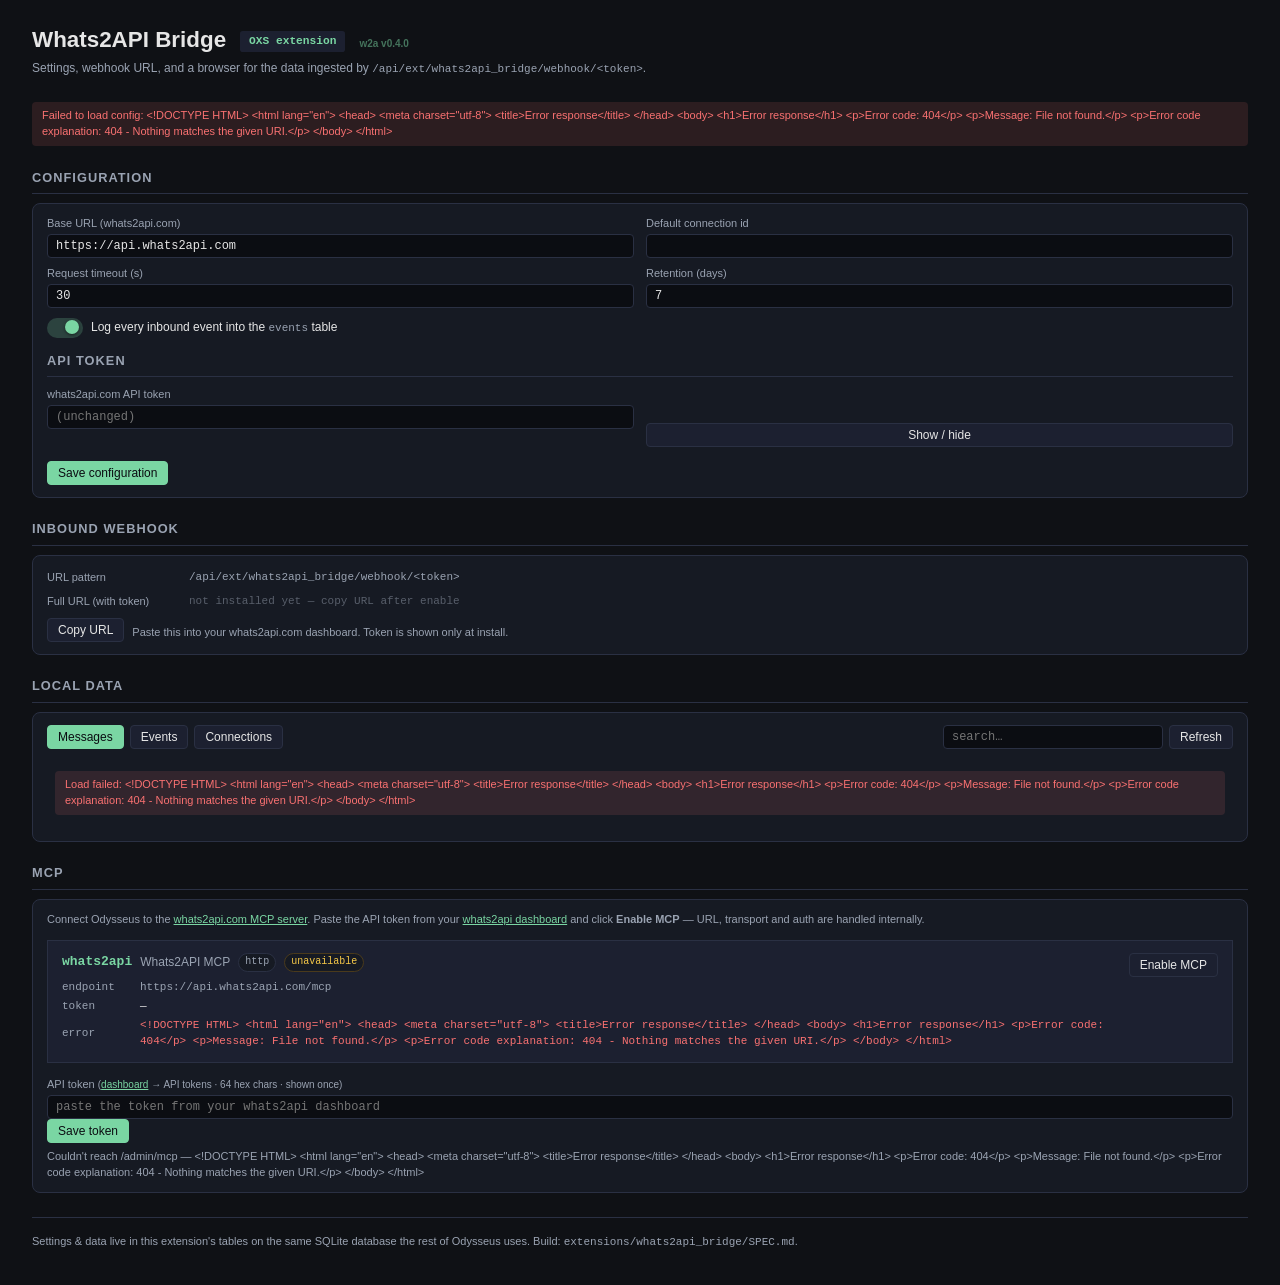
==== extensions/whats2api_bridge/ui/index.html @ 1a39bb0c "feat(oxs): bundle Whats2API Bridge extension + supporting OXS plumbing Adds the bundled whats2api_br" ====
<!doctype html>
<html lang="en">
<head>
  <meta charset="utf-8" />
  <meta name="viewport" content="width=device-width, initial-scale=1" />
  <meta http-equiv="Cache-Control" content="no-store, no-cache, must-revalidate" />
  <meta http-equiv="Pragma" content="no-cache" />
  <meta http-equiv="Expires" content="0" />
  <title>Whats2API Bridge</title>
  <style>
    :root {
      --bg: #0f1115;
      --panel: #161a23;
      --panel-2: #1c2030;
      --border: #2a3043;
      --fg: #e6e6e6;
      --fg-dim: #9aa3b2;
      --accent: #7ad6a3;
      --accent-2: #f7c948;
      --danger: #f97171;
      --code-bg: #0b0d12;
      --mono: ui-monospace, SFMono-Regular, Menlo, Consolas, monospace;
    }
    * { box-sizing: border-box; }

    /* App-consistent scrollbar (webkit + Firefox). */
    *, html, body {
      scrollbar-width: thin;
      scrollbar-color: #3a4258 transparent;
    }
    *::-webkit-scrollbar { width: 10px; height: 10px; }
    *::-webkit-scrollbar-track { background: transparent; }
    *::-webkit-scrollbar-thumb {
      background: #2a3043;
      border-radius: 6px;
      border: 2px solid transparent;
      background-clip: padding-box;
    }
    *::-webkit-scrollbar-thumb:hover { background: #3a4258; background-clip: padding-box; border: 2px solid transparent; }
    *::-webkit-scrollbar-corner { background: transparent; }

    body {
      margin: 0;
      padding: 1.5rem 2rem;
      font-family: -apple-system, BlinkMacSystemFont, "Segoe UI", sans-serif;
      background: var(--bg);
      color: var(--fg);
      line-height: 1.45;
      font-size: 13px;
    }
    h1 { margin: 0 0 .25rem 0; font-size: 1.4rem; }
    h1 .badge {
      display: inline-block;
      margin-left: .5rem;
      padding: .15rem .55rem;
      border-radius: .25em;
      background: var(--panel-2);
      color: var(--accent);
      font-family: var(--mono);
      font-size: .7rem;
      vertical-align: middle;
    }
    h2 {
      margin: 1.4rem 0 .6rem 0;
      font-size: .8rem;
      text-transform: uppercase;
      letter-spacing: .08em;
      color: var(--fg-dim);
      border-bottom: 1px solid var(--border);
      padding-bottom: .35rem;
    }
    .subtitle { color: var(--fg-dim); margin: 0 0 1.5rem 0; font-size: 12px; }
    .grid {
      display: grid;
      grid-template-columns: 1fr 1fr;
      gap: 1rem;
    }
    @media (max-width: 720px) { .grid { grid-template-columns: 1fr; } }
    section { background: var(--panel); border: 1px solid var(--border); border-radius: 8px; padding: 12px 14px; }
    .kv { display: grid; grid-template-columns: 130px 1fr; gap: 4px 12px; margin: 0; }
    .kv dt { color: var(--fg-dim); font-size: 11px; padding: 2px 0; }
    .kv dd { margin: 0; font-family: var(--mono); font-size: 11px; padding: 2px 0; word-break: break-all; }
    .kv dd.ok { color: var(--accent); }
    .kv dd.warn { color: var(--accent-2); }
    .kv dd.error { color: var(--danger); }
    .placeholder { color: var(--fg-dim); opacity: 0.5; }
    .hint { font-size: 11px; color: var(--fg-dim); margin-top: 6px; }
    .events-table { width: 100%; border-collapse: collapse; font-size: 11px; }
    .events-table th, .events-table td {
      padding: 4px 6px; text-align: left;
      border-bottom: 1px solid var(--border);
    }
    .events-table th { color: var(--fg-dim); font-weight: 500; }
    .events-table tr.empty td { text-align: center; color: var(--fg-dim); padding: 10px; }
    pre {
      background: var(--code-bg);
      padding: 8px 10px; border-radius: 4px; overflow-x: auto;
      font-family: var(--mono); font-size: 11px; color: var(--fg-dim);
    }
    .row { display: flex; align-items: center; gap: 8px; }
    button {
      background: var(--panel-2);
      color: var(--fg);
      border: 1px solid var(--border);
      border-radius: 4px;
      padding: 4px 10px;
      font-size: 12px;
      cursor: pointer;
    }
    button:hover { background: #232838; }
    button.primary { background: var(--accent); color: #0b0d12; border-color: var(--accent); }
    button.primary:hover { background: #8de2b3; }
    button.danger { color: var(--danger); }
    input[type="text"], input[type="number"], input[type="password"] {
      background: var(--code-bg);
      color: var(--fg);
      border: 1px solid var(--border);
      border-radius: 4px;
      padding: 4px 8px;
      font-family: var(--mono);
      font-size: 12px;
      width: 100%;
    }
    input:focus { outline: 1px solid var(--accent); border-color: var(--accent); }
    label { display: flex; flex-direction: column; gap: 2px; font-size: 11px; color: var(--fg-dim); }
    label.inline { flex-direction: row; align-items: center; gap: 6px; }
    .field-grid { display: grid; grid-template-columns: 1fr 1fr; gap: 8px 12px; }
    .badge-warn { color: var(--accent-2); }
    .footer { color: var(--fg-dim); font-size: 11px; margin-top: 1.5rem; padding-top: 1rem; border-top: 1px solid var(--border); }
    code { font-family: var(--mono); font-size: 11px; color: var(--fg-dim); }
    .msg { padding: 6px 10px; border-radius: 4px; font-size: 11px; margin: 6px 0; display: none; }
    .msg.ok { background: rgba(122,214,163,0.12); color: var(--accent); display: block; }
    .msg.err { background: rgba(249,113,113,0.12); color: var(--danger); display: block; }
    .toolbar { display: flex; gap: 6px; align-items: center; margin-bottom: 8px; flex-wrap: wrap; }
    .toolbar .grow { flex: 1; }
    .data-row { border-bottom: 1px solid var(--border); padding: 6px 0; font-size: 11px; }
    .data-row:last-child { border-bottom: 0; }
    .data-row .meta { display: flex; gap: 8px; align-items: center; flex-wrap: wrap; color: var(--fg-dim); }
    .data-row .actions { display: flex; gap: 4px; }
    .data-row .text { margin: 4px 0; word-break: break-word; }
    .data-row pre { margin: 4px 0 0; }
    .badge-ok { color: var(--accent); }
    .badge-warn { color: var(--accent-2); }
    .badge-off { color: var(--fg-dim); }
    .conn-name { color: var(--fg); font-weight: 500; }
    .ts { font-family: var(--mono); font-size: 10px; opacity: 0.7; }

    /* ── Custom toggle (replaces native browser checkbox) ──────── */
    .toggle {
      display: inline-flex !important;
      flex-direction: row !important;
      align-items: center;
      gap: 8px;
      cursor: pointer;
      user-select: none;
      color: var(--fg);
      font-size: 12px;
    }
    .toggle input[type="checkbox"] {
      position: absolute !important;
      opacity: 0 !important;
      width: 0 !important;
      height: 0 !important;
      pointer-events: none;
      margin: 0;
    }
    .toggle .track {
      position: relative;
      display: inline-block;
      width: 36px;
      height: 20px;
      background: var(--panel-2);
      border: 1px solid var(--border-strong);
      border-radius: 999px;
      transition: background .15s ease, border-color .15s ease;
      flex: 0 0 auto;
      vertical-align: middle;
    }
    .toggle .track::after {
      content: "";
      position: absolute;
      top: 2px; left: 2px;
      width: 14px; height: 14px;
      background: var(--fg-dim);
      border-radius: 50%;
      transition: transform .18s ease, background .15s ease;
      box-shadow: 0 1px 3px rgba(0,0,0,.5);
    }
    .toggle input[type="checkbox"]:checked + .track {
      background: rgba(122, 214, 163, .22);
      border-color: var(--accent);
    }
    .toggle input[type="checkbox"]:checked + .track::after {
      transform: translateX(16px);
      background: var(--accent);
    }
    .toggle input[type="checkbox"]:focus-visible + .track {
      box-shadow: 0 0 0 2px rgba(122, 214, 163, .35);
    }

    /* ── Integrations card ─────────────────────────────────── */
    .intg-card {
      display: grid;
      grid-template-columns: 1fr auto;
      gap: 4px 8px;
      padding: 8px 10px;
      border: 1px solid var(--border);
      border-radius: 6px;
      background: var(--panel-2);
      margin-bottom: 6px;
      align-items: center;
    }
    .intg-card .intg-main { min-width: 0; }
    .intg-card .intg-title {
      font-weight: 600; font-size: 12px;
      display: flex; align-items: center; gap: 6px; flex-wrap: wrap;
    }
    .intg-card .intg-desc { color: var(--fg-dim); font-size: 11px; }
    .intg-card .intg-meta {
      grid-column: 1 / -1;
      color: var(--fg-faint, var(--fg-dim));
      font-family: var(--mono);
      font-size: 10px;
      word-break: break-all;
    }
    .intg-card .intg-actions {
      grid-column: 2 / 3;
      grid-row: 1 / 2;
      display: inline-flex;
      gap: 4px;
      align-items: center;
    }
    .intg-row { display: flex; gap: 8px; align-items: center; }
    .intg-empty {
      padding: 12px;
      text-align: center;
      color: var(--fg-dim);
      font-style: italic;
      border: 1px dashed var(--border);
      border-radius: 4px;
    }
    .intg-pill {
      display: inline-block;
      padding: 1px 6px;
      border-radius: 999px;
      font-size: 10px;
      font-family: var(--mono);
      background: var(--panel);
      border: 1px solid var(--border);
      color: var(--fg-dim);
    }
    .intg-pill.on  { color: var(--accent); border-color: #2c4a36; }

    /* ── MCP integration card (single whats2api integration) ────── */
    .mcp-card {
      background: var(--panel-2);
      border: 1px solid var(--border);
      border-radius: var(--radius);
      padding: 12px 14px;
    }
    .mcp-row {
      display: flex;
      align-items: flex-start;
      gap: 12px;
    }
    .mcp-info { flex: 1 1 auto; min-width: 0; }
    .mcp-actions { flex: 0 0 auto; display: flex; align-items: flex-start; gap: 6px; }
    .mcp-name {
      display: flex;
      align-items: center;
      gap: 8px;
      flex-wrap: wrap;
      margin-bottom: 8px;
    }
    .mcp-name .mcp-id {
      color: var(--accent);
      background: transparent;
      border: 0;
      padding: 0;
      font-family: var(--mono);
      font-size: 13px;
      font-weight: 600;
    }
    .mcp-name .mcp-name-text {
      color: var(--fg-dim);
      font-size: 12px;
    }
    .mcp-kind { color: var(--fg-dim); }
    .mcp-meta {
      display: flex;
      flex-direction: column;
      gap: 3px;
      font-family: var(--mono);
      font-size: 11px;
      color: var(--fg-dim);
    }
    .mcp-meta-row { display: flex; gap: 8px; align-items: center; }
    .mcp-meta-key {
      display: inline-block;
      width: 70px;
      flex-shrink: 0;
      color: var(--fg-faint);
      text-transform: lowercase;
    }
    .mcp-meta-val { color: var(--fg); word-break: break-all; }
    .mcp-meta-val.err { color: var(--danger); }
    .intg-pill.enabled-on  { color: var(--accent); border-color: #2c4a36; }
    .intg-pill.enabled-off { color: var(--accent-2); border-color: #4a3a1c; }
    .intg-pill.off { color: var(--accent-2); border-color: #4a3a1c; }
    .hint-baseline { font-size: 10px; color: var(--fg-dim); }
  </style>
</head>
<body>

  <h1>Whats2API Bridge <span class="badge">OXS extension</span> <span class="hint-baseline" style="margin-left:8px;opacity:0.5;color: var(--accent);">w2a v0.4.0</span></h1>
  <p class="subtitle">
    Settings, webhook URL, and a browser for the data ingested by
    <code>/api/ext/whats2api_bridge/webhook/&lt;token&gt;</code>.
  </p>

  <div id="msg" class="msg"></div>

  <!-- ── Configuration ───────────────────────────────────────────────── -->
  <h2>Configuration</h2>
  <section>
    <div class="field-grid">
      <label>Base URL (whats2api.com)
        <input id="cfg-base_url" type="text" value="https://api.whats2api.com" />
      </label>
      <label>Default connection id
        <input id="cfg-default_connection_id" type="text" value="" />
      </label>
      <label>Request timeout (s)
        <input id="cfg-request_timeout_seconds" type="number" min="5" max="600" value="30" />
      </label>
      <label>Retention (days)
        <input id="cfg-retention_days" type="number" min="1" max="365" value="7" />
      </label>
    </div>
    <div class="row" style="margin-top:10px;">
      <label class="toggle">
        <input id="cfg-log_inbound_events" type="checkbox" />
        <span class="track"></span>
        <span>Log every inbound event into the <code>events</code> table</span>
      </label>
    </div>
    <h2 style="margin-top:14px;">API token</h2>
    <div class="field-grid">
      <label>whats2api.com API token
        <input id="cfg-api_token" type="password" placeholder="(unchanged)" autocomplete="off" />
      </label>
      <label>&nbsp;
        <button id="cfg-show-token" type="button" style="margin-top:18px;">Show / hide</button>
      </label>
    </div>
    <div class="row" style="margin-top:14px;">
      <button id="cfg-save" class="primary">Save configuration</button>
      <span id="cfg-status" class="hint" style="margin-left:6px;"></span>
    </div>
  </section>

  <!-- ── Webhook ─────────────────────────────────────────────────────── -->
  <h2>Inbound webhook</h2>
  <section>
    <dl class="kv" id="webhook-info">
      <dt>URL pattern</dt><dd><code>/api/ext/whats2api_bridge/webhook/&lt;token&gt;</code></dd>
      <dt>Full URL (with token)</dt><dd class="placeholder dim">not installed yet — copy URL after enable</dd>
    </dl>
    <div class="row" style="margin-top:6px;">
      <button id="copy-webhook">Copy URL</button>
      <span class="hint">Paste this into your whats2api.com dashboard. Token is shown only at install.</span>
    </div>
  </section>

  <!-- ── Data browser ───────────────────────────────────────────────── -->
  <h2>Local data</h2>
  <section>
    <div class="toolbar">
      <button class="tab-btn primary" data-tab="messages">Messages</button>
      <button class="tab-btn" data-tab="events">Events</button>
      <button class="tab-btn" data-tab="connections">Connections</button>
      <span class="grow"></span>
      <input id="browse-q" type="text" placeholder="search…" style="max-width:220px;" />
      <button id="browse-refresh">Refresh</button>
    </div>
    <div id="browse-list" class="hint" style="padding:8px;">loading…</div>
    <div id="browse-pager" class="row" style="margin-top:8px;display:none;">
      <span class="hint" id="browse-count"></span>
      <span class="grow"></span>
      <button id="browse-prev">Prev</button>
      <button id="browse-next">Next</button>
    </div>
  </section>

  <!-- ── MCP ──────────────────────────────────────────────── -->
  <h2>MCP</h2>
  <section id="mcp-section">
    <p class="hint" style="margin: 0 0 12px 0;">
      Connect Odysseus to the
      <a href="https://api.whats2api.com/mcp" target="_blank" rel="noopener" style="color: var(--accent);">whats2api.com MCP server</a>.
      Paste the API token from your
      <a href="https://whats2api.com/dashboard" target="_blank" rel="noopener" style="color: var(--accent);">whats2api dashboard</a>
      and click <strong>Enable MCP</strong> — URL, transport and auth are handled internally.
    </p>

    <div id="mcp-card" class="mcp-card">
      <div class="mcp-row">
        <div class="mcp-info">
          <div class="mcp-name">
            <code class="mcp-id">whats2api</code>
            <span class="mcp-name-text">Whats2API MCP</span>
            <span class="intg-pill mcp-kind">http</span>
            <span class="intg-pill" id="mcp-pill-enabled">disabled</span>
            <span class="intg-pill mcp-tools-pill" id="mcp-pill-tools" style="display:none;">0 tools</span>
            <span class="intg-pill mcp-conn-pill" id="mcp-pill-conn" style="display:none;"></span>
          </div>
          <div class="mcp-meta">
            <span class="mcp-meta-row">
              <span class="mcp-meta-key">endpoint</span>
              <code>https://api.whats2api.com/mcp</code>
            </span>
            <span class="mcp-meta-row">
              <span class="mcp-meta-key">token</span>
              <span id="mcp-meta-token" class="mcp-meta-val">not configured</span>
            </span>
            <span class="mcp-meta-row" id="mcp-meta-error-row" style="display:none;">
              <span class="mcp-meta-key">error</span>
              <span id="mcp-meta-error" class="mcp-meta-val err"></span>
            </span>
          </div>
        </div>
        <div class="mcp-actions">
          <button type="button" class="btn" id="mcp-toggle" disabled>Enable MCP</button>
        </div>
      </div>
    </div>

    <div class="mcp-fields" id="mcp-fields" style="margin-top:14px;">
      <label class="field">
        <span class="label">API token <span class="hint-baseline">(<a href="https://whats2api.com/dashboard" target="_blank" rel="noopener" style="color: var(--accent);">dashboard</a> → API tokens · 64 hex chars · shown once)</span></span>
        <div class="row-inline">
          <input id="mcp-token-input" type="password" autocomplete="off"
                 placeholder="paste the token from your whats2api dashboard" />
          <button class="btn primary" type="button" id="mcp-save">Save token</button>
        </div>
      </label>
      <span id="mcp-status" class="hint" style="display:block;margin-top:6px;"></span>
    </div>
  </section>

  <p class="footer">
    Settings &amp; data live in this extension's tables on the same SQLite
    database the rest of Odysseus uses. Build:
    <code>extensions/whats2api_bridge/SPEC.md</code>.
  </p>

  <script src="script.js"></script>
</body>
</html>
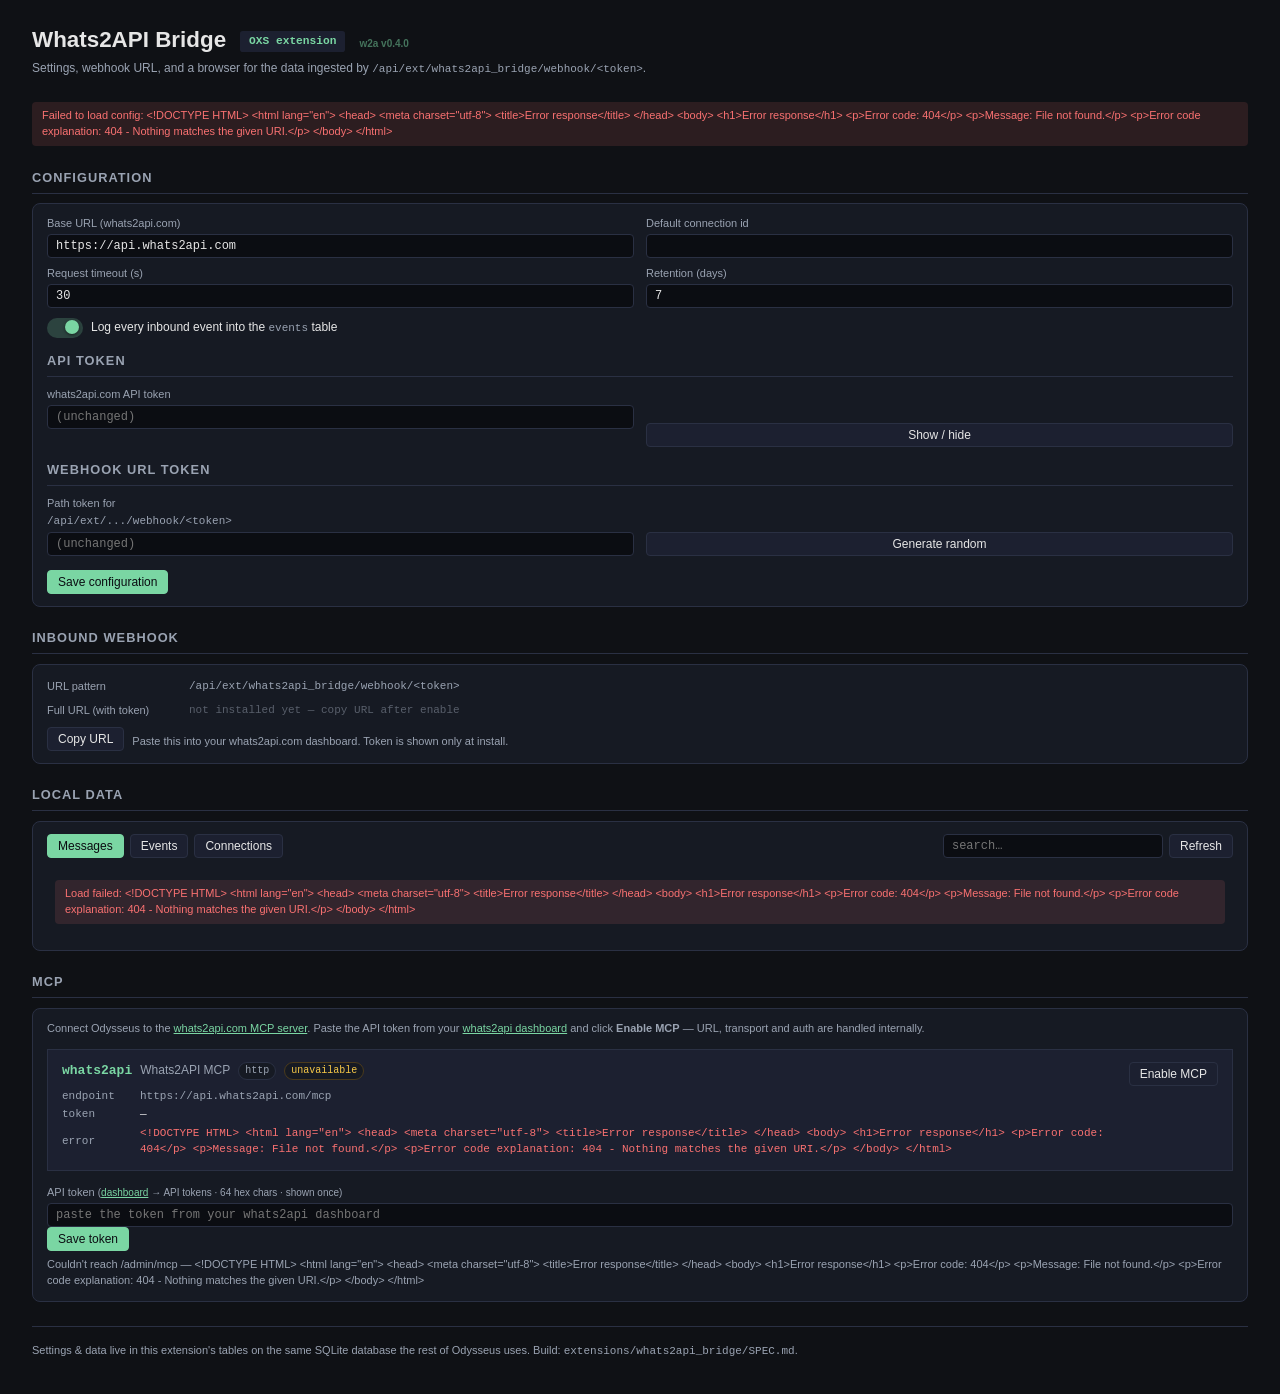
==== commit 34d03cca: "feat(oxs): user-defined webhook URL token Operator can now set the <token> path segment in /api/ext/" ====
--- a/extensions/whats2api_bridge/ui/index.html
+++ b/extensions/whats2api_bridge/ui/index.html
@@ -351,6 +351,15 @@
       </label>
       <label>&nbsp;
         <button id="cfg-show-token" type="button" style="margin-top:18px;">Show / hide</button>
+      </label>
+    </div>
+    <h2 style="margin-top:14px;">Webhook URL token</h2>
+    <div class="field-grid">
+      <label>Path token for <code>/api/ext/.../webhook/&lt;token&gt;</code>
+        <input id="cfg-webhook_url_token" type="text" placeholder="(unchanged)" autocomplete="off" />
+      </label>
+      <label>&nbsp;
+        <button id="cfg-rotate-url-token" type="button" style="margin-top:18px;">Generate random</button>
       </label>
     </div>
     <div class="row" style="margin-top:14px;">
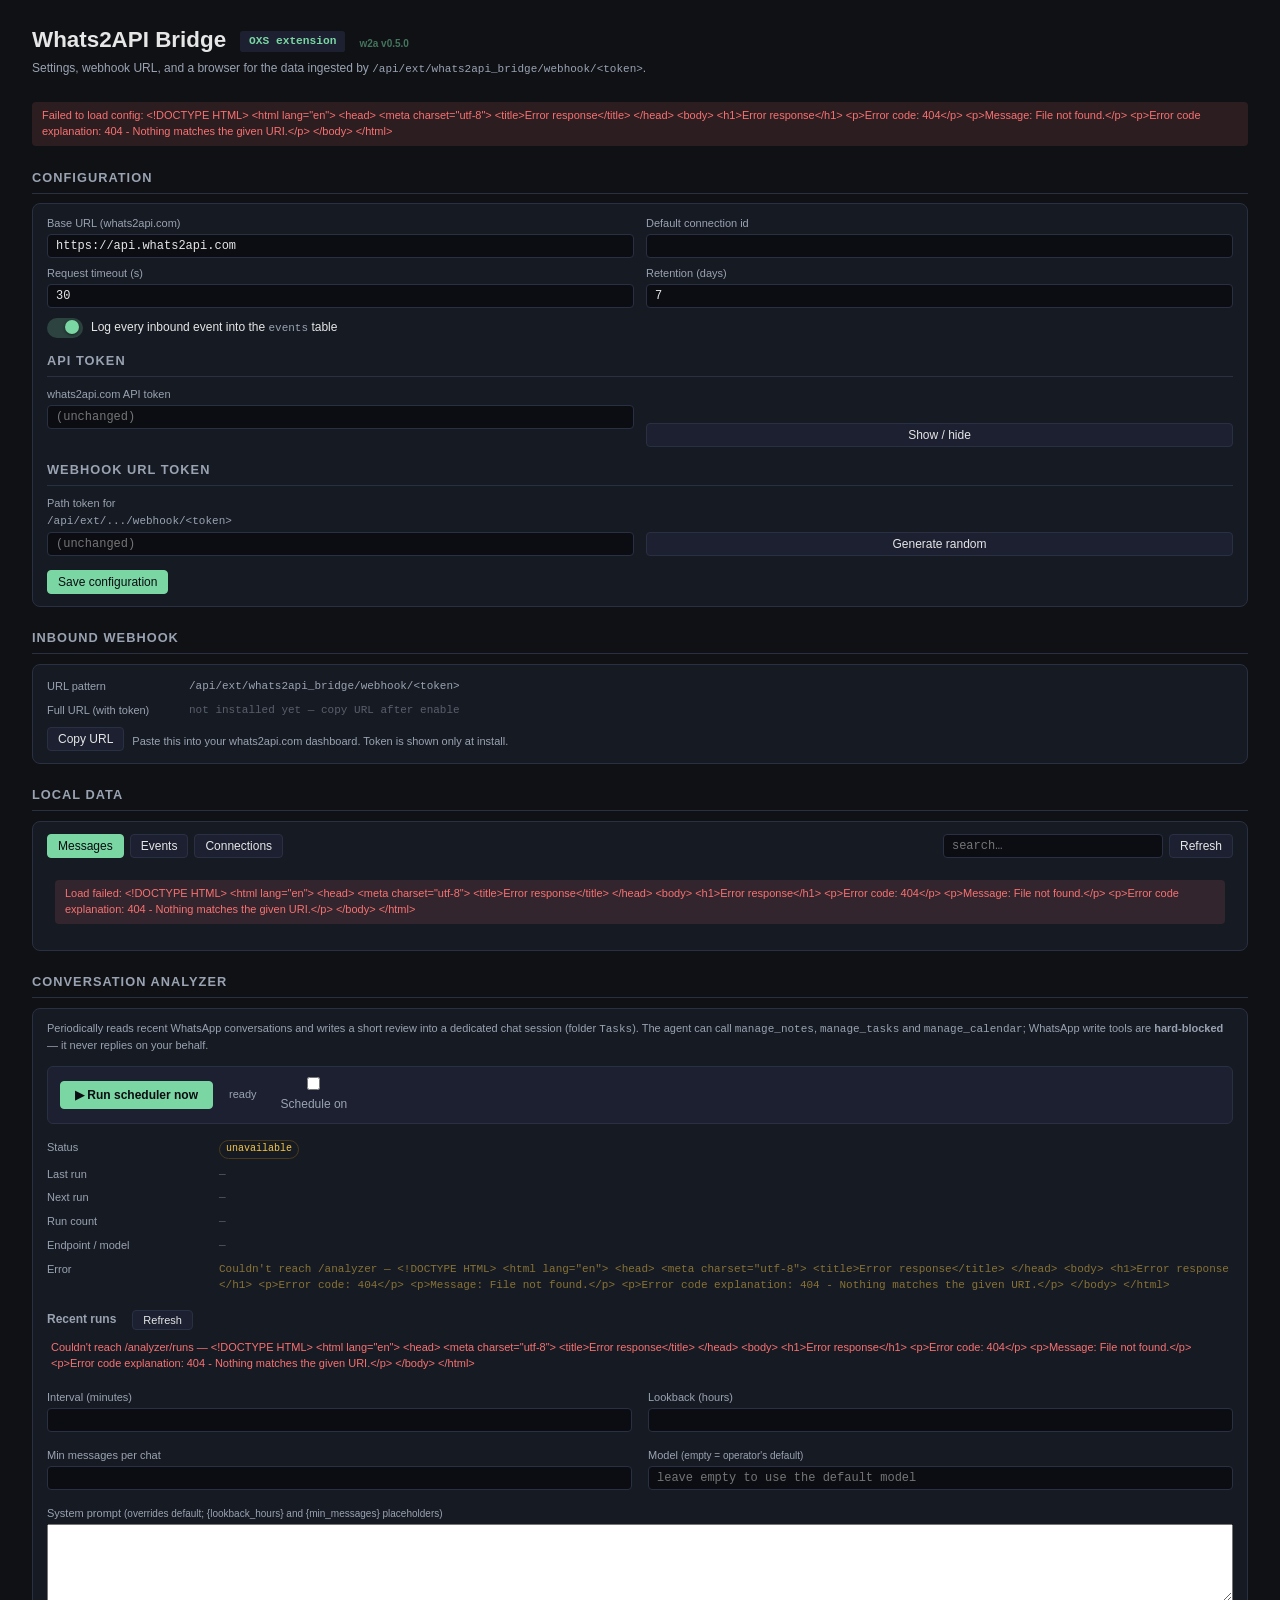
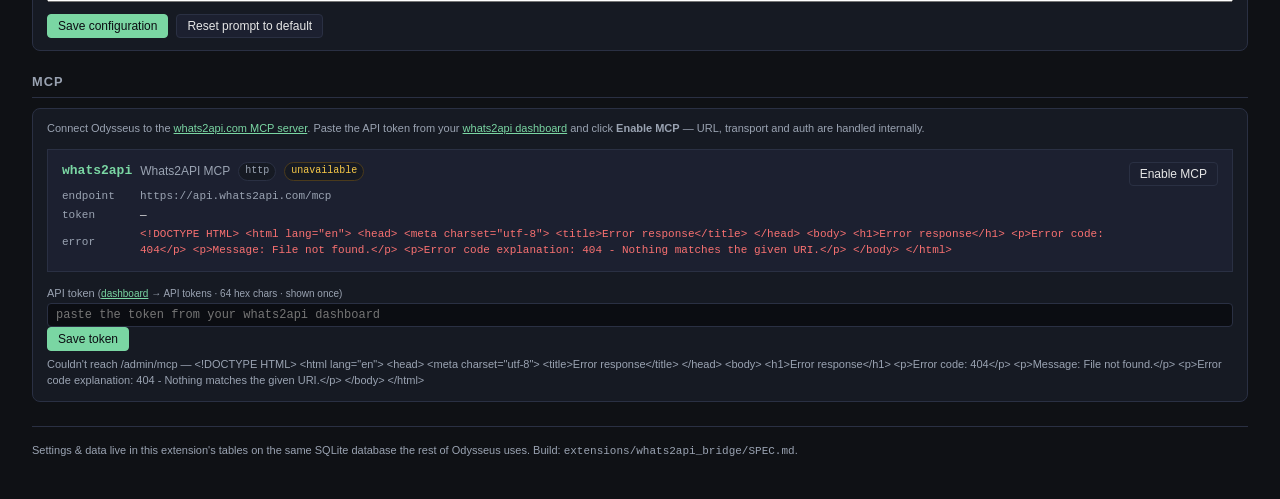
==== commit 7099df89: "fix(oxs): run whats2api Conversation Analyzer end-to-end Five chained bugs, each masking the next:  " ====
--- a/extensions/whats2api_bridge/ui/index.html
+++ b/extensions/whats2api_bridge/ui/index.html
@@ -312,7 +312,7 @@
 </head>
 <body>
 
-  <h1>Whats2API Bridge <span class="badge">OXS extension</span> <span class="hint-baseline" style="margin-left:8px;opacity:0.5;color: var(--accent);">w2a v0.4.0</span></h1>
+  <h1>Whats2API Bridge <span class="badge">OXS extension</span> <span class="hint-baseline" style="margin-left:8px;opacity:0.5;color: var(--accent);">w2a v0.5.0</span></h1>
   <p class="subtitle">
     Settings, webhook URL, and a browser for the data ingested by
     <code>/api/ext/whats2api_bridge/webhook/&lt;token&gt;</code>.
@@ -398,6 +398,102 @@
       <span class="grow"></span>
       <button id="browse-prev">Prev</button>
       <button id="browse-next">Next</button>
+    </div>
+  </section>
+
+  <!-- ── Conversation Analyzer ──────────────────────────────── -->
+  <h2>Conversation Analyzer</h2>
+  <section id="analyzer-section">
+    <p class="hint" style="margin: 0 0 12px 0;">
+      Periodically reads recent WhatsApp conversations and writes a
+      short review into a dedicated chat session (folder <code>Tasks</code>).
+      The agent can call <code>manage_notes</code>, <code>manage_tasks</code> and
+      <code>manage_calendar</code>; WhatsApp write tools are <strong>hard-blocked</strong> —
+      it never replies on your behalf.
+    </p>
+
+    <!-- ── Manual trigger bar (top of section, prominent) ────────────── -->
+    <!-- Operators reach for this most often while testing — keep it
+         visible, always enabled (even when the schedule is paused). The
+         endpoint checks `analyzer_enabled` server-side and surfaces a
+         clear message if the schedule is off. -->
+    <div class="row" id="analyzer-trigger-bar"
+         style="margin: 8px 0 14px 0; padding: 10px 12px; background: var(--panel-2); border: 1px solid var(--border); border-radius: 6px; align-items: center;">
+      <button id="analyzer-run-now" class="primary"
+              title="Execute the analyzer right now (regardless of schedule). Output appears in the Tasks folder as a chat session."
+              style="padding: 6px 14px; font-weight: 600;">▶ Run scheduler now</button>
+      <span id="analyzer-status" class="hint" style="margin: 0 8px;">ready</span>
+      <span class="grow"></span>
+      <label style="display:flex; align-items:center; gap:6px; margin: 0;">
+        <input id="analyzer-enabled" type="checkbox" style="width:auto; margin:0;" />
+        <span style="color: var(--fg-dim); font-size: 12px;">Schedule on</span>
+      </label>
+    </div>
+
+    <div class="kv" style="grid-template-columns: 160px 1fr;">
+      <dt>Status</dt>
+      <dd><span id="analyzer-pill" class="intg-pill enabled-off">loading…</span></dd>
+      <dt>Last run</dt>
+      <dd id="analyzer-last-run" class="placeholder">—</dd>
+      <dt>Next run</dt>
+      <dd id="analyzer-next-run" class="placeholder">—</dd>
+      <dt>Run count</dt>
+      <dd id="analyzer-run-count" class="placeholder">—</dd>
+      <dt>Endpoint / model</dt>
+      <dd id="analyzer-endpoint" class="placeholder">—</dd>
+      <dt>Error</dt>
+      <dd id="analyzer-error" class="placeholder warn" style="display:none;"></dd>
+    </div>
+
+    <!-- ── Recent runs ──────────────────────────────────────────────── -->
+    <!-- One row per TaskRun; "Open chat" jumps to the long-lived
+         session in the Tasks folder where the full LLM conversation
+         + tool calls land. "Details" loads the run result preview
+         without leaving the page. -->
+    <div style="margin-top:14px;">
+      <div class="row" style="margin-bottom:6px;">
+        <strong style="font-size: 12px; color: var(--fg-dim);">Recent runs</strong>
+        <span class="grow"></span>
+        <button id="analyzer-refresh-runs" style="padding: 3px 10px; font-size: 11px;">Refresh</button>
+      </div>
+      <div id="analyzer-runs-list" class="hint" style="padding:4px;">
+        loading…
+      </div>
+      <div id="analyzer-run-detail" class="hint"
+           style="display:none; margin-top:8px; padding:10px; background: var(--code-bg); border-radius:4px; font-family: var(--mono); font-size: 11px; white-space: pre-wrap; max-height: 320px; overflow-y: auto;">
+      </div>
+    </div>
+
+    <div class="mcp-fields" style="margin-top:14px;">
+      <div class="grid" style="margin-top:10px;">
+        <label class="field">
+          <span class="label">Interval (minutes)</span>
+          <input id="analyzer-interval" type="number" min="5" max="720" step="1" />
+        </label>
+        <label class="field">
+          <span class="label">Lookback (hours)</span>
+          <input id="analyzer-lookback" type="number" min="1" max="168" step="1" />
+        </label>
+        <label class="field">
+          <span class="label">Min messages per chat</span>
+          <input id="analyzer-min-msg" type="number" min="1" max="50" step="1" />
+        </label>
+        <label class="field">
+          <span class="label">Model <span class="hint-baseline">(empty = operator's default)</span></span>
+          <input id="analyzer-model" type="text" placeholder="leave empty to use the default model" />
+        </label>
+        <label class="field" style="grid-column: 1 / -1;">
+          <span class="label">System prompt <span class="hint-baseline">(overrides default; {lookback_hours} and {min_messages} placeholders)</span></span>
+          <textarea id="analyzer-prompt" rows="6" style="width:100%; font-family: var(--mono); font-size: 11px;"></textarea>
+        </label>
+      </div>
+
+      <div class="row" style="margin-top:12px;">
+        <button id="analyzer-save" class="primary">Save configuration</button>
+        <button id="analyzer-reset-prompt" title="Restore the default prompt (overrides current).">
+          Reset prompt to default
+        </button>
+      </div>
     </div>
   </section>
 
